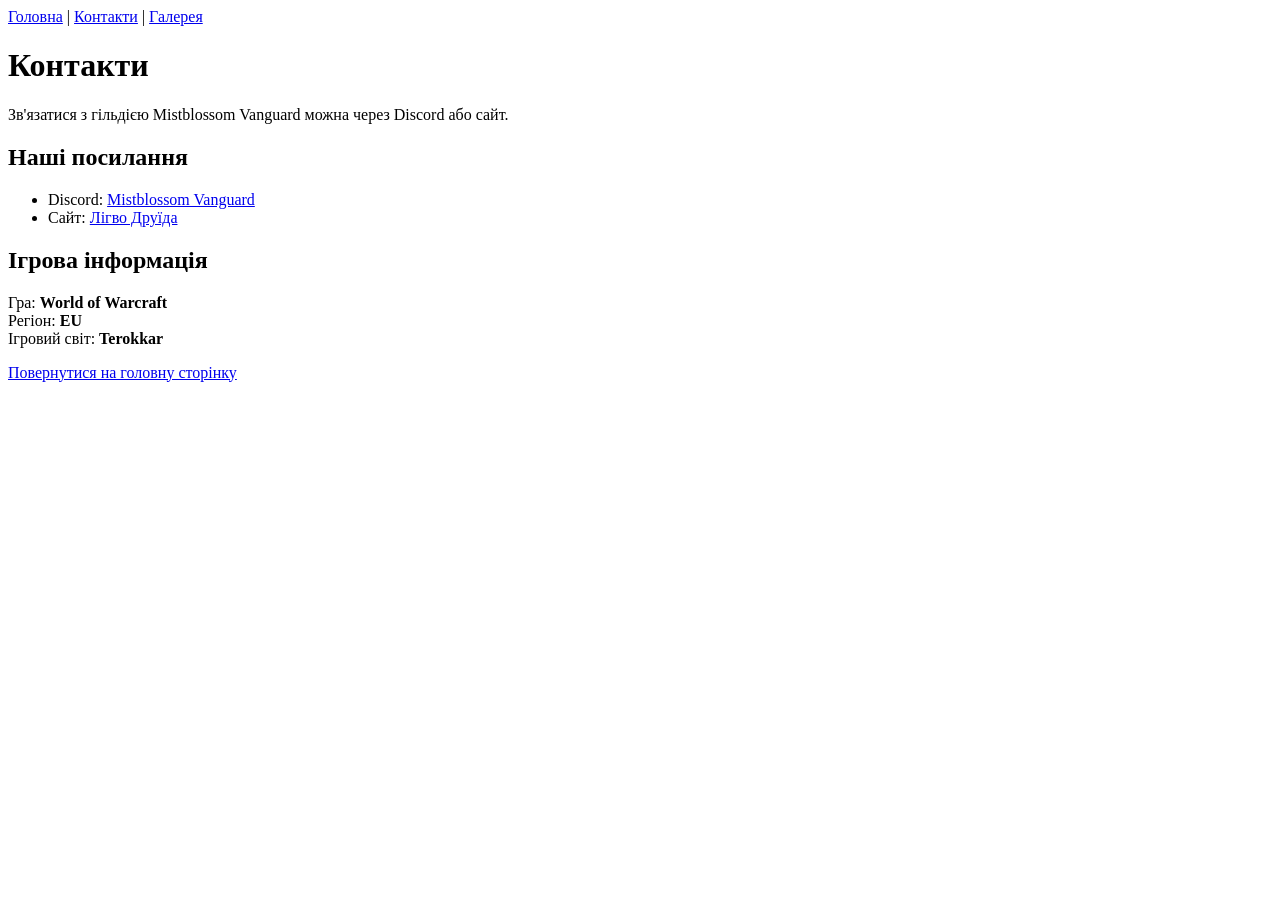
==== pages/contact.html @ 420275c4 "Init homeworck" ====
<!DOCTYPE html>
<html lang="uk">
<head>
    <meta charset="UTF-8">
    <meta name="description" content="Контакти гільдії Mistblossom Vanguard">
    <title>Контакти — Mistblossom Vanguard</title>
</head>
<body>
    <nav>
        <a href="../index.html">Головна</a> |
        <a href="contact.html">Контакти</a> |
        <a href="gallery.html">Галерея</a>
    </nav>

    <h1>Контакти</h1>

    <p>Зв'язатися з гільдією Mistblossom Vanguard можна через Discord або сайт.</p>

    <h2>Наші посилання</h2>
    <ul>
        <li>
            Discord:
            <a href="https://discord.gg/stNeSaVkhM" target="_blank">Mistblossom Vanguard</a>
        </li>
        <li>
            Сайт:
            <a href="https://lihvodruida.pp.ua" target="_blank">Лігво Друїда</a>
        </li>
    </ul>

    <h2>Ігрова інформація</h2>
    <p>
        Гра: <b>World of Warcraft</b><br>
        Регіон: <b>EU</b><br>
        Ігровий світ: <b>Terokkar</b>
    </p>

    <p><a href="../index.html">Повернутися на головну сторінку</a></p>
</body>
</html>
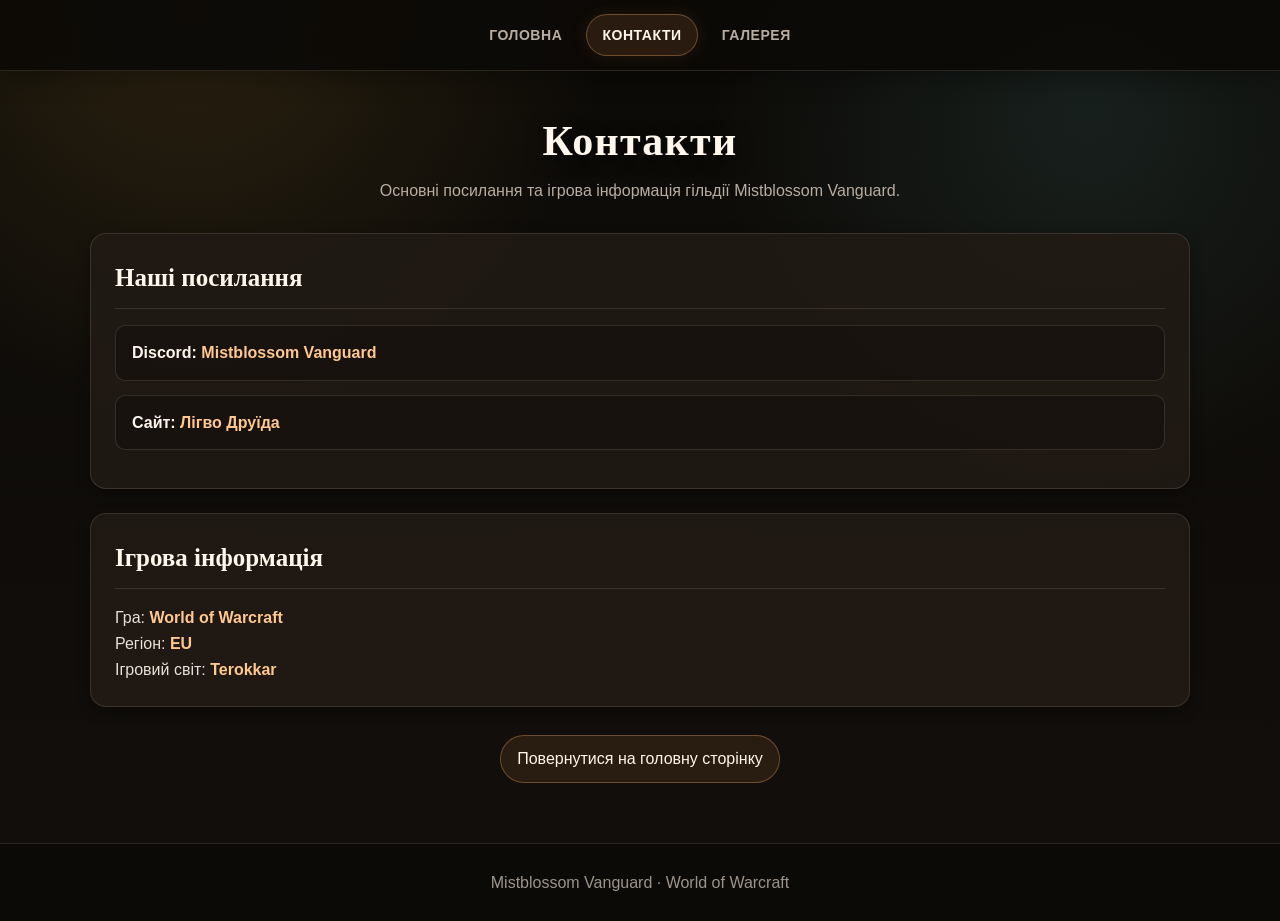
==== commit 29b12e2e: "Add CSS styles for Mistblossom Vanguard website" ====
--- a/pages/contact.html
+++ b/pages/contact.html
@@ -3,38 +3,55 @@
 <head>
     <meta charset="UTF-8">
     <meta name="description" content="Контакти гільдії Mistblossom Vanguard">
+    <meta name="viewport" content="width=device-width, initial-scale=1.0">
     <title>Контакти — Mistblossom Vanguard</title>
+    <link rel="stylesheet" type="text/css" href="../style.css">
 </head>
-<body>
-    <nav>
-        <a href="../index.html">Головна</a> |
-        <a href="contact.html">Контакти</a> |
-        <a href="gallery.html">Галерея</a>
-    </nav>
+<body id="contact-page">
+    <header id="site-header" class="site-header">
+        <nav id="main-navigation" class="site-nav">
+            <a class="nav-link" href="../index.html">Головна</a>
+            <a class="nav-link active" href="contact.html">Контакти</a>
+            <a class="nav-link" href="gallery.html">Галерея</a>
+        </nav>
+    </header>
 
-    <h1>Контакти</h1>
+    <main id="main-content" class="page-content">
+        <h1 id="contact-title" class="page-title">Контакти</h1>
+        <p class="page-subtitle">
+            Основні посилання та ігрова інформація гільдії Mistblossom Vanguard.
+        </p>
 
-    <p>Зв'язатися з гільдією Mistblossom Vanguard можна через Discord або сайт.</p>
+        <section id="contact-links" class="content-card">
+            <h2 class="section-title">Наші посилання</h2>
+            <ul class="contact-list">
+                <li>
+                    <strong>Discord:</strong>
+                    <a class="contact-link" href="https://discord.gg/stNeSaVkhM" target="_blank">Mistblossom Vanguard</a>
+                </li>
+                <li>
+                    <strong>Сайт:</strong>
+                    <a class="contact-link" href="https://lihvodruida.pp.ua" target="_blank">Лігво Друїда</a>
+                </li>
+            </ul>
+        </section>
 
-    <h2>Наші посилання</h2>
-    <ul>
-        <li>
-            Discord:
-            <a href="https://discord.gg/stNeSaVkhM" target="_blank">Mistblossom Vanguard</a>
-        </li>
-        <li>
-            Сайт:
-            <a href="https://lihvodruida.pp.ua" target="_blank">Лігво Друїда</a>
-        </li>
-    </ul>
+        <section id="game-information" class="content-card">
+            <h2 class="section-title">Ігрова інформація</h2>
+            <p class="game-info">
+                Гра: <b>World of Warcraft</b><br>
+                Регіон: <b>EU</b><br>
+                Ігровий світ: <b>Terokkar</b>
+            </p>
+        </section>
 
-    <h2>Ігрова інформація</h2>
-    <p>
-        Гра: <b>World of Warcraft</b><br>
-        Регіон: <b>EU</b><br>
-        Ігровий світ: <b>Terokkar</b>
-    </p>
+        <div class="back-link-box">
+            <a class="back-link" href="../index.html">Повернутися на головну сторінку</a>
+        </div>
+    </main>
 
-    <p><a href="../index.html">Повернутися на головну сторінку</a></p>
+    <footer id="site-footer" class="site-footer">
+        <p>Mistblossom Vanguard · World of Warcraft</p>
+    </footer>
 </body>
 </html>
--- a/style.css
+++ b/style.css
@@ -0,0 +1,492 @@
+/* =========================================================
+   Mistblossom Vanguard — CSS homework
+   Стиль адаптовано на основі дизайну сайту «Лігво Друїда».
+   ========================================================= */
+
+:root {
+    --bg-deep: #0c0a07;
+    --bg-main: #120f0c;
+    --bg-panel: rgba(34, 27, 21, 0.88);
+    --bg-panel-hover: rgba(44, 35, 27, 0.95);
+
+    --text-main: #e6e1d8;
+    --text-title: #fff6ec;
+    --text-muted: #b8ada0;
+
+    --accent: #ff9b55;
+    --accent-light: #ffc890;
+    --accent-dark: #d86324;
+    --gold: #c89b3c;
+    --teal: #79d9d3;
+
+    --border: rgba(255, 226, 196, 0.13);
+    --border-strong: rgba(255, 178, 106, 0.32);
+
+    --radius-small: 10px;
+    --radius-medium: 16px;
+    --radius-large: 24px;
+
+    --shadow-small: 0 4px 14px rgba(0, 0, 0, 0.35);
+    --shadow-large: 0 20px 50px rgba(0, 0, 0, 0.45);
+}
+
+/* Базові стилі */
+* {
+    box-sizing: border-box;
+}
+
+html {
+    scroll-behavior: smooth;
+}
+
+body {
+    margin: 0;
+    min-height: 100vh;
+    color: var(--text-main);
+    font-family: Arial, Helvetica, sans-serif;
+    line-height: 1.6;
+    background-color: var(--bg-main);
+    background-image:
+        radial-gradient(circle at 15% 0%, rgba(200, 155, 60, 0.16), transparent 420px),
+        radial-gradient(circle at 85% 12%, rgba(121, 217, 211, 0.10), transparent 380px),
+        linear-gradient(180deg, var(--bg-deep), var(--bg-main));
+}
+
+img {
+    max-width: 100%;
+    height: auto;
+}
+
+a {
+    color: var(--accent-light);
+    text-decoration: none;
+    transition: color 0.25s ease, background-color 0.25s ease, transform 0.25s ease;
+}
+
+a:hover {
+    color: #ffffff;
+}
+
+/* Шапка та навігація */
+.site-header {
+    position: sticky;
+    top: 0;
+    z-index: 10;
+    padding: 14px 20px;
+    background-color: rgba(12, 10, 7, 0.93);
+    border-bottom: 1px solid var(--border);
+    box-shadow: 0 8px 24px rgba(0, 0, 0, 0.28);
+}
+
+.site-nav {
+    display: flex;
+    justify-content: center;
+    align-items: center;
+    flex-wrap: wrap;
+    gap: 8px;
+    max-width: 1100px;
+    margin: 0 auto;
+}
+
+.nav-link {
+    display: inline-block;
+    padding: 9px 15px;
+    color: var(--text-muted);
+    font-size: 14px;
+    font-weight: bold;
+    letter-spacing: 0.04em;
+    text-transform: uppercase;
+    border: 1px solid transparent;
+    border-radius: 999px;
+}
+
+.nav-link:hover {
+    color: var(--text-title);
+    background-color: rgba(255, 155, 85, 0.08);
+    border-color: var(--border);
+    transform: translateY(-1px);
+}
+
+.nav-link.active {
+    color: var(--text-title);
+    background-color: rgba(255, 155, 85, 0.13);
+    border-color: var(--border-strong);
+    box-shadow: 0 0 18px rgba(255, 155, 85, 0.10);
+}
+
+/* Основна область */
+.page-content {
+    width: calc(100% - 32px);
+    max-width: 1100px;
+    margin: 0 auto;
+    padding: 46px 0 60px;
+}
+
+.page-title {
+    margin: 0 0 12px;
+    color: var(--text-title);
+    font-family: Georgia, "Times New Roman", serif;
+    font-size: 42px;
+    line-height: 1.15;
+    text-align: center;
+    letter-spacing: 0.03em;
+    text-shadow: 0 3px 18px rgba(0, 0, 0, 0.65);
+}
+
+.page-subtitle {
+    max-width: 720px;
+    margin: 0 auto 30px;
+    color: var(--text-muted);
+    text-align: center;
+}
+
+.section-title {
+    margin: 0 0 16px;
+    color: var(--text-title);
+    font-family: Georgia, "Times New Roman", serif;
+    font-size: 25px;
+    border-bottom: 1px solid var(--border);
+    padding-bottom: 10px;
+}
+
+.content-card {
+    margin: 0 0 24px;
+    padding: 24px;
+    background-color: var(--bg-panel);
+    border: 1px solid var(--border);
+    border-radius: var(--radius-medium);
+    box-shadow: var(--shadow-small);
+    transition: transform 0.3s ease, border-color 0.3s ease, background-color 0.3s ease, box-shadow 0.3s ease;
+}
+
+.content-card:hover {
+    background-color: var(--bg-panel-hover);
+    border-color: var(--border-strong);
+    box-shadow: var(--shadow-large);
+    transform: translateY(-2px);
+}
+
+/* Hero головної сторінки */
+.hero {
+    margin-bottom: 30px;
+    padding: 38px 24px 32px;
+    text-align: center;
+    background-color: rgba(34, 27, 21, 0.72);
+    border: 1px solid var(--border);
+    border-radius: var(--radius-large);
+    box-shadow: var(--shadow-large);
+}
+
+.hero .page-title {
+    margin-top: 22px;
+}
+
+.guild-tagline {
+    margin: 0;
+    color: var(--accent-light);
+    font-size: 15px;
+    font-weight: bold;
+    letter-spacing: 0.12em;
+    text-transform: uppercase;
+}
+
+/* Логотип та його анімація */
+.logo-animation {
+    display: inline-flex;
+    align-items: center;
+    justify-content: center;
+    width: 280px;
+    max-width: 80vw;
+    margin: 0 auto;
+    padding: 12px;
+    border-radius: 50%;
+    background: radial-gradient(circle, rgba(121, 217, 211, 0.14), transparent 66%);
+    animation: logoFloat 4s ease-in-out infinite;
+}
+
+.guild-logo {
+    display: block;
+    width: 250px;
+    border-radius: 50%;
+    filter: drop-shadow(0 0 15px rgba(121, 217, 211, 0.35));
+    transition: transform 0.35s ease, filter 0.35s ease;
+    animation: logoGlow 3s ease-in-out infinite;
+}
+
+.guild-logo:hover {
+    transform: scale(1.05);
+    filter:
+        drop-shadow(0 0 16px rgba(121, 217, 211, 0.70))
+        drop-shadow(0 0 28px rgba(255, 155, 85, 0.30));
+}
+
+@keyframes logoFloat {
+    0% {
+        transform: translateY(0);
+    }
+
+    50% {
+        transform: translateY(-10px);
+    }
+
+    100% {
+        transform: translateY(0);
+    }
+}
+
+@keyframes logoGlow {
+    0% {
+        filter: drop-shadow(0 0 12px rgba(121, 217, 211, 0.25));
+    }
+
+    50% {
+        filter:
+            drop-shadow(0 0 20px rgba(121, 217, 211, 0.65))
+            drop-shadow(0 0 30px rgba(255, 155, 85, 0.20));
+    }
+
+    100% {
+        filter: drop-shadow(0 0 12px rgba(121, 217, 211, 0.25));
+    }
+}
+
+/* Інформація про гільдію */
+.info-grid {
+    display: flex;
+    flex-wrap: wrap;
+    gap: 24px;
+    align-items: stretch;
+}
+
+.info-grid .content-card {
+    flex: 1 1 420px;
+}
+
+.guild-list {
+    margin: 0;
+    padding-left: 22px;
+}
+
+.guild-list li {
+    margin-bottom: 9px;
+}
+
+.guild-list li::marker {
+    color: var(--accent);
+}
+
+.table-wrapper {
+    width: 100%;
+    overflow-x: auto;
+}
+
+.guild-table {
+    width: 100%;
+    border-collapse: collapse;
+    background-color: rgba(12, 10, 7, 0.28);
+}
+
+.guild-table caption {
+    margin-bottom: 12px;
+    color: var(--text-muted);
+    font-size: 14px;
+    text-align: left;
+}
+
+.guild-table th,
+.guild-table td {
+    padding: 13px 15px;
+    text-align: left;
+    border-bottom: 1px solid var(--border);
+}
+
+.guild-table th {
+    width: 38%;
+    color: var(--accent-light);
+}
+
+.guild-table tr:last-child th,
+.guild-table tr:last-child td {
+    border-bottom: 0;
+}
+
+.text-link {
+    font-weight: bold;
+    border-bottom: 1px dotted rgba(255, 200, 144, 0.65);
+}
+
+/* Контакти */
+.contact-list {
+    margin: 0;
+    padding: 0;
+    list-style: none;
+}
+
+.contact-list li {
+    margin-bottom: 14px;
+    padding: 14px 16px;
+    background-color: rgba(12, 10, 7, 0.34);
+    border: 1px solid var(--border);
+    border-radius: var(--radius-small);
+}
+
+.contact-list strong {
+    color: var(--text-title);
+}
+
+.contact-link {
+    font-weight: bold;
+}
+
+.game-info {
+    margin: 0;
+}
+
+.game-info b {
+    color: var(--accent-light);
+}
+
+/* Галерея */
+.gallery-grid {
+    display: flex;
+    flex-wrap: wrap;
+    gap: 24px;
+    align-items: stretch;
+}
+
+.gallery-card {
+    flex: 1 1 440px;
+    margin: 0;
+    overflow: hidden;
+    background-color: var(--bg-panel);
+    border: 1px solid var(--border);
+    border-radius: var(--radius-medium);
+    box-shadow: var(--shadow-small);
+    transition: transform 0.3s ease, border-color 0.3s ease, box-shadow 0.3s ease;
+}
+
+.gallery-card:hover {
+    transform: translateY(-4px);
+    border-color: var(--border-strong);
+    box-shadow: var(--shadow-large);
+}
+
+.gallery-card img {
+    display: block;
+    width: 100%;
+    aspect-ratio: 16 / 9;
+    object-fit: cover;
+    background-color: rgba(12, 10, 7, 0.6);
+}
+
+.gallery-card.logo-card .logo-animation {
+    display: flex;
+    margin: 24px auto 0;
+}
+
+.gallery-card.logo-card img {
+    width: 300px;
+    max-width: 80%;
+    margin: 26px auto 0;
+    aspect-ratio: 1 / 1;
+    object-fit: contain;
+}
+
+.gallery-card figcaption {
+    padding: 16px 18px 18px;
+    color: var(--text-muted);
+}
+
+.gallery-card figcaption strong {
+    display: block;
+    margin-bottom: 4px;
+    color: var(--text-title);
+    font-size: 18px;
+}
+
+/* Підвал */
+.site-footer {
+    padding: 26px 20px;
+    color: #9c948a;
+    text-align: center;
+    background-color: var(--bg-deep);
+    border-top: 1px solid var(--border);
+}
+
+.site-footer p {
+    margin: 0;
+}
+
+/* Посилання повернення */
+.back-link-box {
+    margin-top: 28px;
+    text-align: center;
+}
+
+.back-link {
+    display: inline-block;
+    padding: 10px 16px;
+    color: var(--text-title);
+    background-color: rgba(255, 155, 85, 0.10);
+    border: 1px solid var(--border-strong);
+    border-radius: 999px;
+}
+
+.back-link:hover {
+    background-color: rgba(255, 155, 85, 0.18);
+    transform: translateY(-2px);
+}
+
+/* Адаптація під менші екрани */
+@media (max-width: 700px) {
+    .site-header {
+        position: static;
+        padding: 12px;
+    }
+
+    .site-nav {
+        gap: 5px;
+    }
+
+    .nav-link {
+        padding: 8px 10px;
+        font-size: 12px;
+    }
+
+    .page-content {
+        width: calc(100% - 24px);
+        padding-top: 28px;
+    }
+
+    .page-title {
+        font-size: 32px;
+    }
+
+    .hero {
+        padding: 28px 16px 24px;
+    }
+
+    .content-card {
+        padding: 18px;
+    }
+
+    .guild-table th,
+    .guild-table td {
+        padding: 11px 10px;
+    }
+
+    .gallery-card {
+        flex-basis: 100%;
+    }
+}
+
+/* Якщо користувач вимкнув анімації у системі */
+@media (prefers-reduced-motion: reduce) {
+    *,
+    *::before,
+    *::after {
+        animation-duration: 0.001ms !important;
+        animation-iteration-count: 1 !important;
+        transition-duration: 0.001ms !important;
+    }
+}
